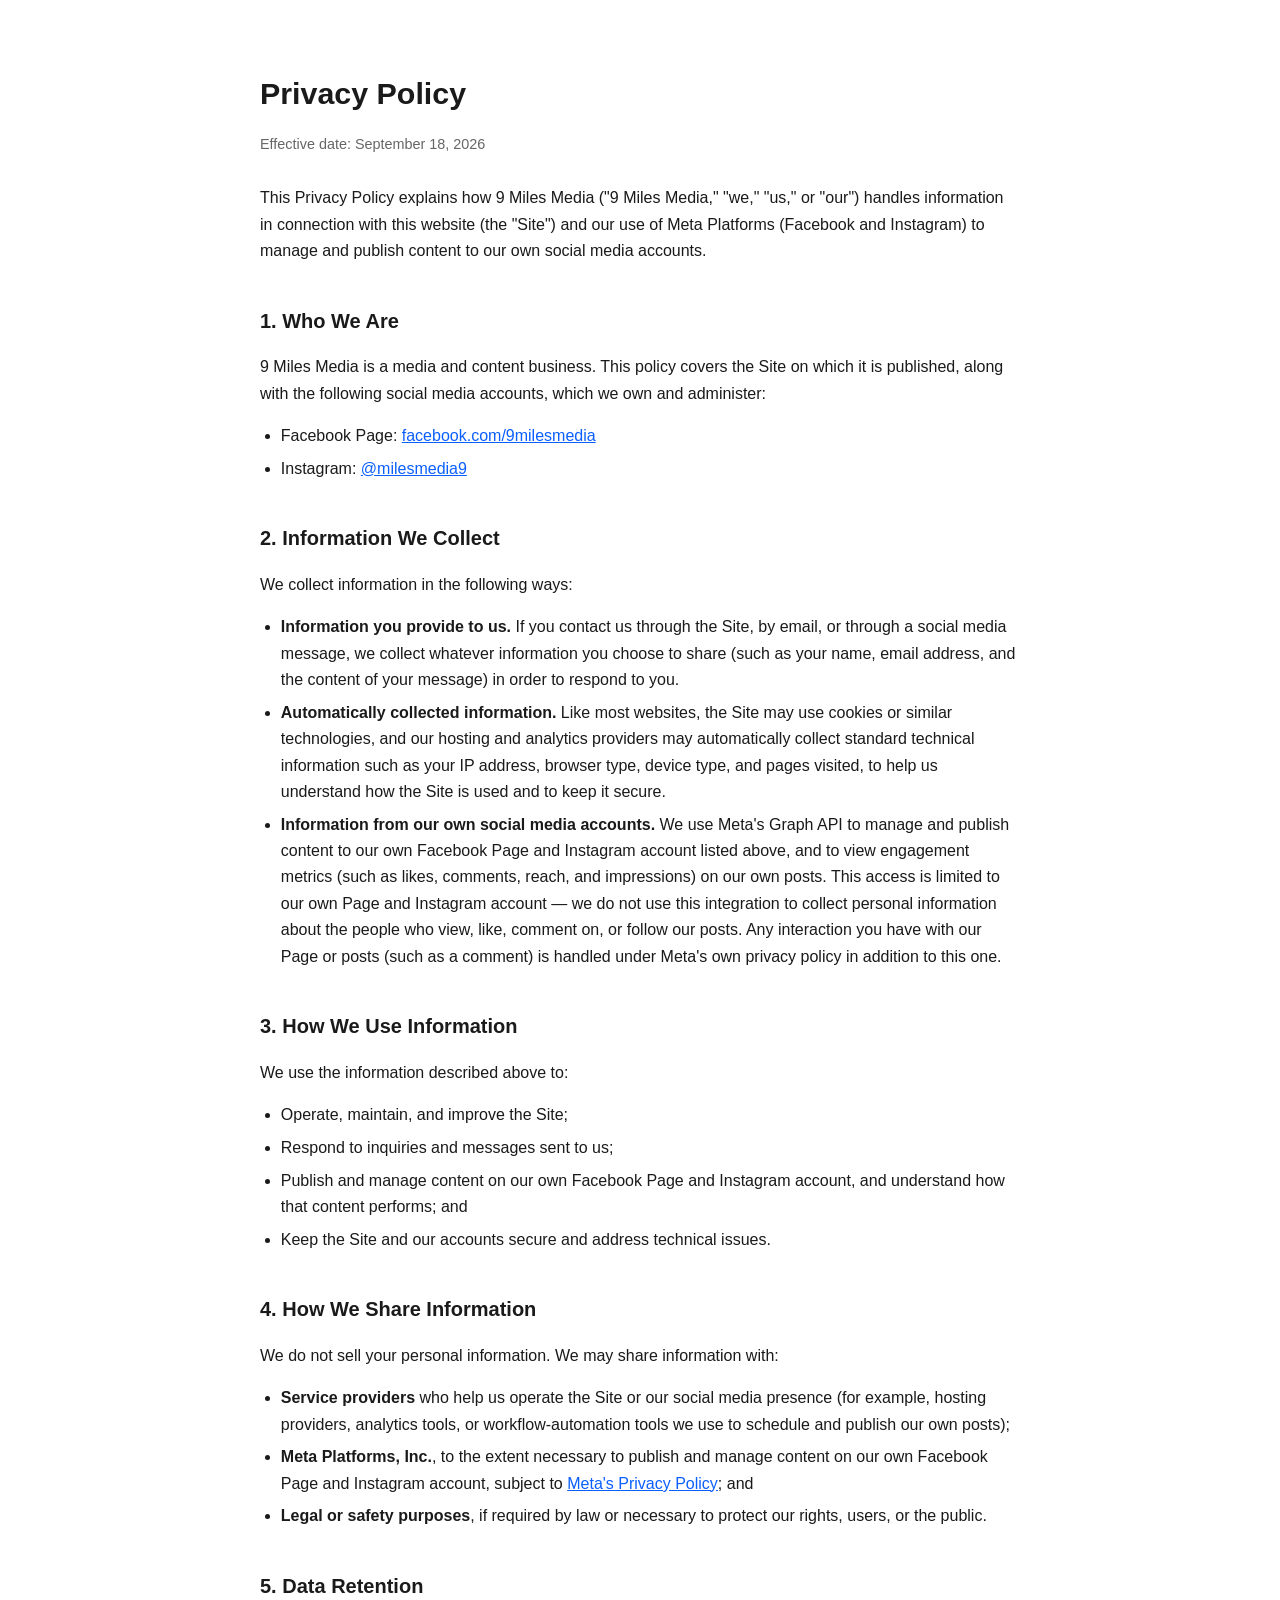
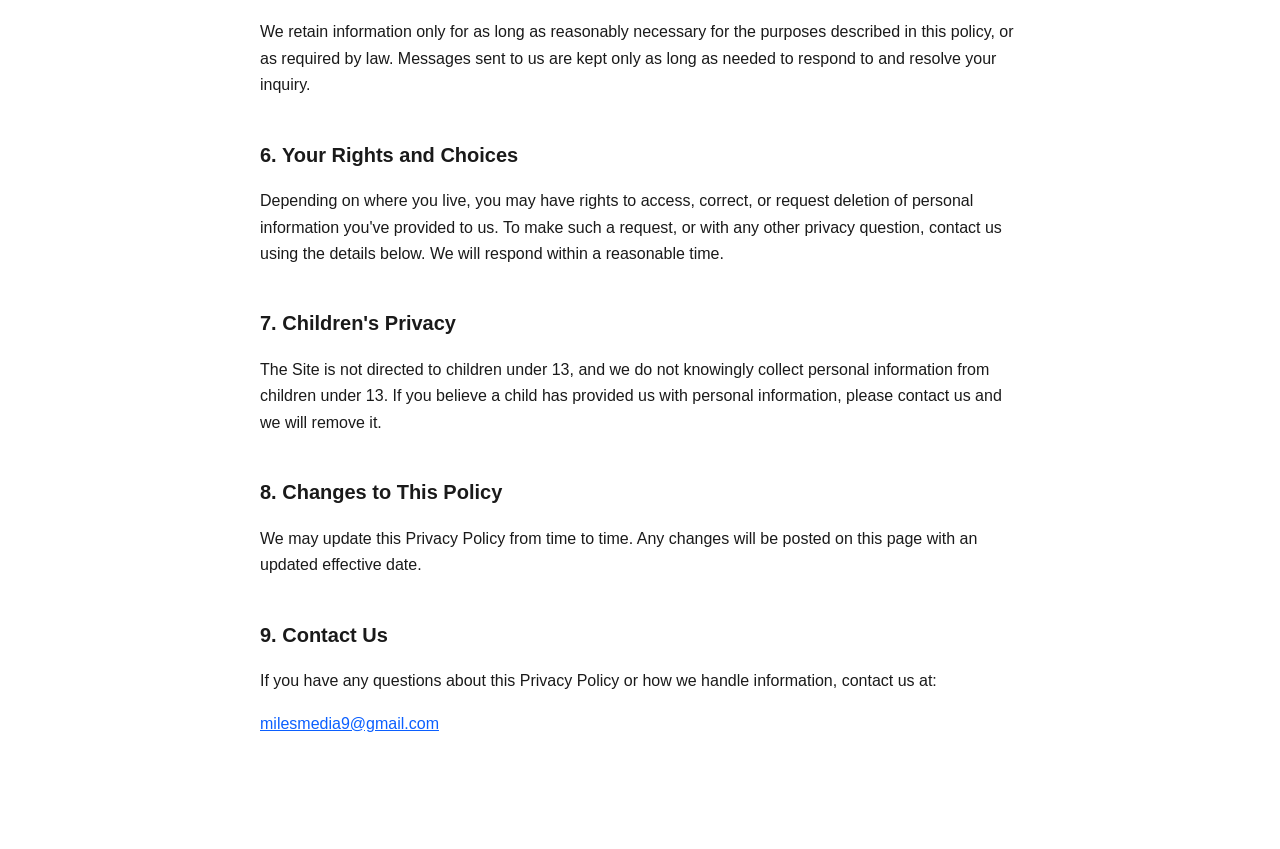
==== privacy-policy.html @ 9cf1e911 "privacy file" ====
<!DOCTYPE html>
<html lang="en">
<head>
<meta charset="UTF-8">
<meta name="viewport" content="width=device-width, initial-scale=1.0">
<title>Privacy Policy | 9 Miles Media</title>
<style>
  body {
    font-family: -apple-system, BlinkMacSystemFont, "Segoe UI", Roboto, Helvetica, Arial, sans-serif;
    max-width: 760px;
    margin: 0 auto;
    padding: 48px 24px 96px;
    line-height: 1.65;
    color: #1a1a1a;
  }
  h1 { font-size: 1.9rem; margin-bottom: 0.25em; }
  h2 { font-size: 1.25rem; margin-top: 2em; }
  .updated { color: #666; font-size: 0.9rem; margin-bottom: 2em; }
  a { color: #0b5fff; }
  ul { padding-left: 1.3em; }
  li { margin-bottom: 0.4em; }
</style>
</head>
<body>

<h1>Privacy Policy</h1>
<p class="updated">Effective date: September 18, 2026</p>

<p>This Privacy Policy explains how 9 Miles Media ("9 Miles Media," "we," "us," or "our") handles information in connection with this website (the "Site") and our use of Meta Platforms (Facebook and Instagram) to manage and publish content to our own social media accounts.</p>

<h2>1. Who We Are</h2>
<p>9 Miles Media is a media and content business. This policy covers the Site on which it is published, along with the following social media accounts, which we own and administer:</p>
<ul>
  <li>Facebook Page: <a href="https://facebook.com/9milesmedia">facebook.com/9milesmedia</a></li>
  <li>Instagram: <a href="https://instagram.com/milesmedia9">@milesmedia9</a></li>
</ul>

<h2>2. Information We Collect</h2>
<p>We collect information in the following ways:</p>
<ul>
  <li><strong>Information you provide to us.</strong> If you contact us through the Site, by email, or through a social media message, we collect whatever information you choose to share (such as your name, email address, and the content of your message) in order to respond to you.</li>
  <li><strong>Automatically collected information.</strong> Like most websites, the Site may use cookies or similar technologies, and our hosting and analytics providers may automatically collect standard technical information such as your IP address, browser type, device type, and pages visited, to help us understand how the Site is used and to keep it secure.</li>
  <li><strong>Information from our own social media accounts.</strong> We use Meta's Graph API to manage and publish content to our own Facebook Page and Instagram account listed above, and to view engagement metrics (such as likes, comments, reach, and impressions) on our own posts. This access is limited to our own Page and Instagram account — we do not use this integration to collect personal information about the people who view, like, comment on, or follow our posts. Any interaction you have with our Page or posts (such as a comment) is handled under Meta's own privacy policy in addition to this one.</li>
</ul>

<h2>3. How We Use Information</h2>
<p>We use the information described above to:</p>
<ul>
  <li>Operate, maintain, and improve the Site;</li>
  <li>Respond to inquiries and messages sent to us;</li>
  <li>Publish and manage content on our own Facebook Page and Instagram account, and understand how that content performs; and</li>
  <li>Keep the Site and our accounts secure and address technical issues.</li>
</ul>

<h2>4. How We Share Information</h2>
<p>We do not sell your personal information. We may share information with:</p>
<ul>
  <li><strong>Service providers</strong> who help us operate the Site or our social media presence (for example, hosting providers, analytics tools, or workflow-automation tools we use to schedule and publish our own posts);</li>
  <li><strong>Meta Platforms, Inc.</strong>, to the extent necessary to publish and manage content on our own Facebook Page and Instagram account, subject to <a href="https://www.facebook.com/privacy/policy/">Meta's Privacy Policy</a>; and</li>
  <li><strong>Legal or safety purposes</strong>, if required by law or necessary to protect our rights, users, or the public.</li>
</ul>

<h2>5. Data Retention</h2>
<p>We retain information only for as long as reasonably necessary for the purposes described in this policy, or as required by law. Messages sent to us are kept only as long as needed to respond to and resolve your inquiry.</p>

<h2>6. Your Rights and Choices</h2>
<p>Depending on where you live, you may have rights to access, correct, or request deletion of personal information you've provided to us. To make such a request, or with any other privacy question, contact us using the details below. We will respond within a reasonable time.</p>

<h2>7. Children's Privacy</h2>
<p>The Site is not directed to children under 13, and we do not knowingly collect personal information from children under 13. If you believe a child has provided us with personal information, please contact us and we will remove it.</p>

<h2>8. Changes to This Policy</h2>
<p>We may update this Privacy Policy from time to time. Any changes will be posted on this page with an updated effective date.</p>

<h2>9. Contact Us</h2>
<p>If you have any questions about this Privacy Policy or how we handle information, contact us at:</p>
<p><a href="mailto:milesmedia9@gmail.com">milesmedia9@gmail.com</a></p>

</body>
</html>
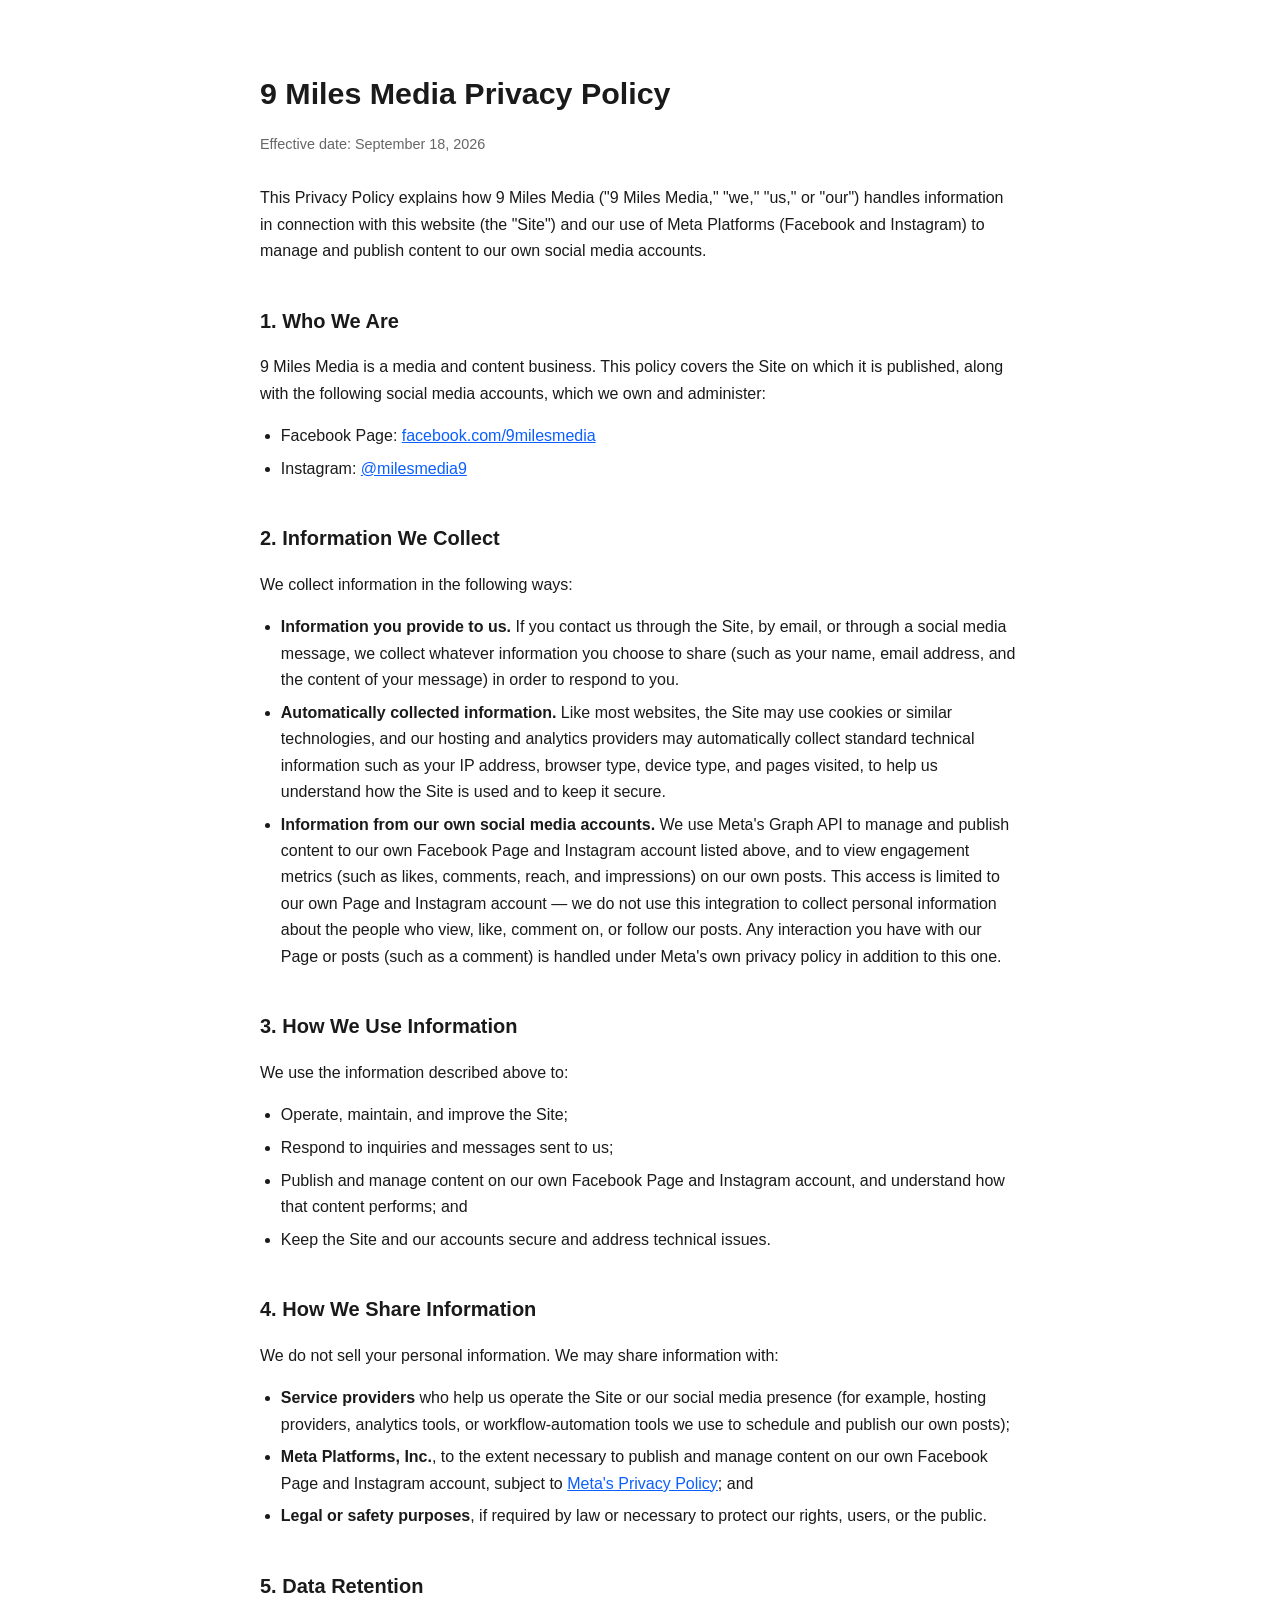
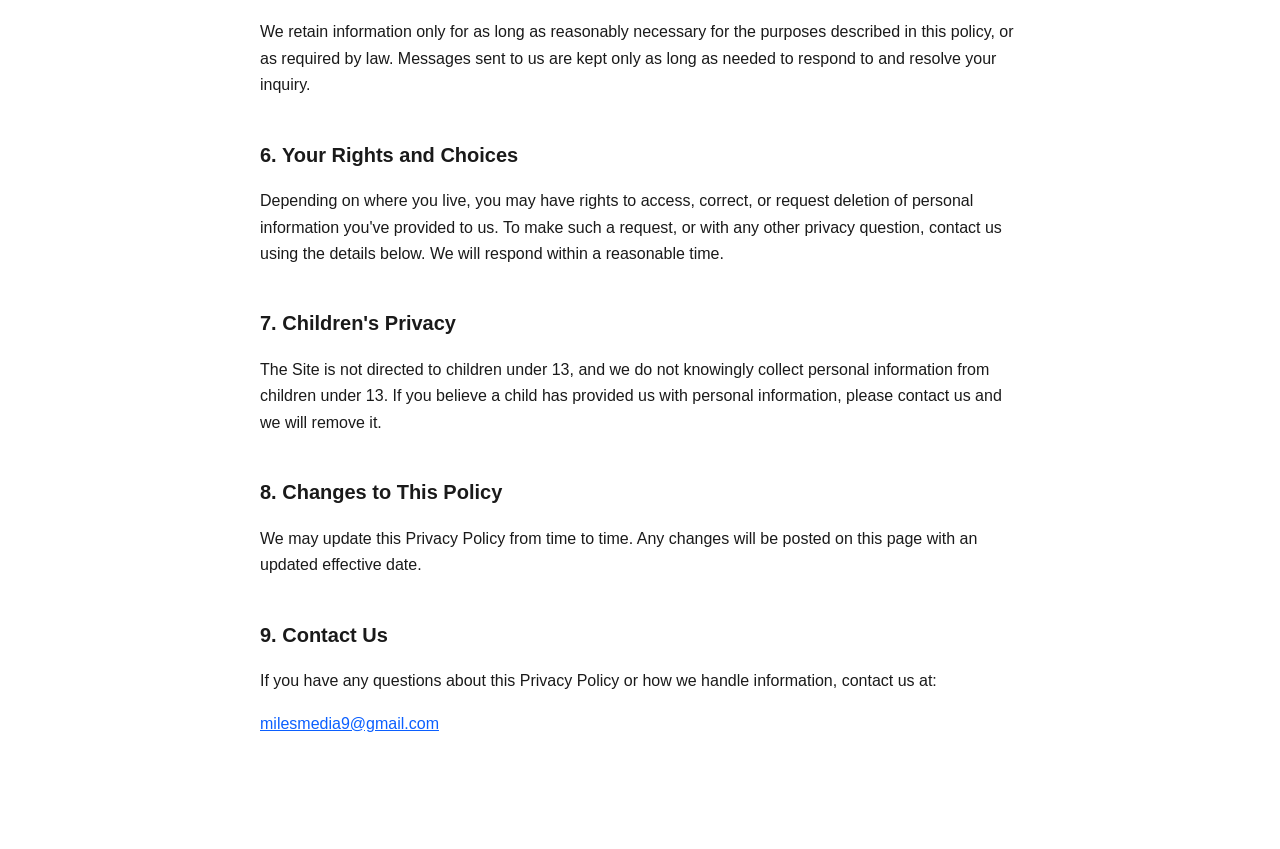
==== commit 7ff90134: "pull-files" ====
--- a/privacy-policy.html
+++ b/privacy-policy.html
@@ -23,7 +23,7 @@
 </head>
 <body>
 
-<h1>Privacy Policy</h1>
+<h1>9 Miles Media Privacy Policy</h1>
 <p class="updated">Effective date: September 18, 2026</p>
 
 <p>This Privacy Policy explains how 9 Miles Media ("9 Miles Media," "we," "us," or "our") handles information in connection with this website (the "Site") and our use of Meta Platforms (Facebook and Instagram) to manage and publish content to our own social media accounts.</p>
